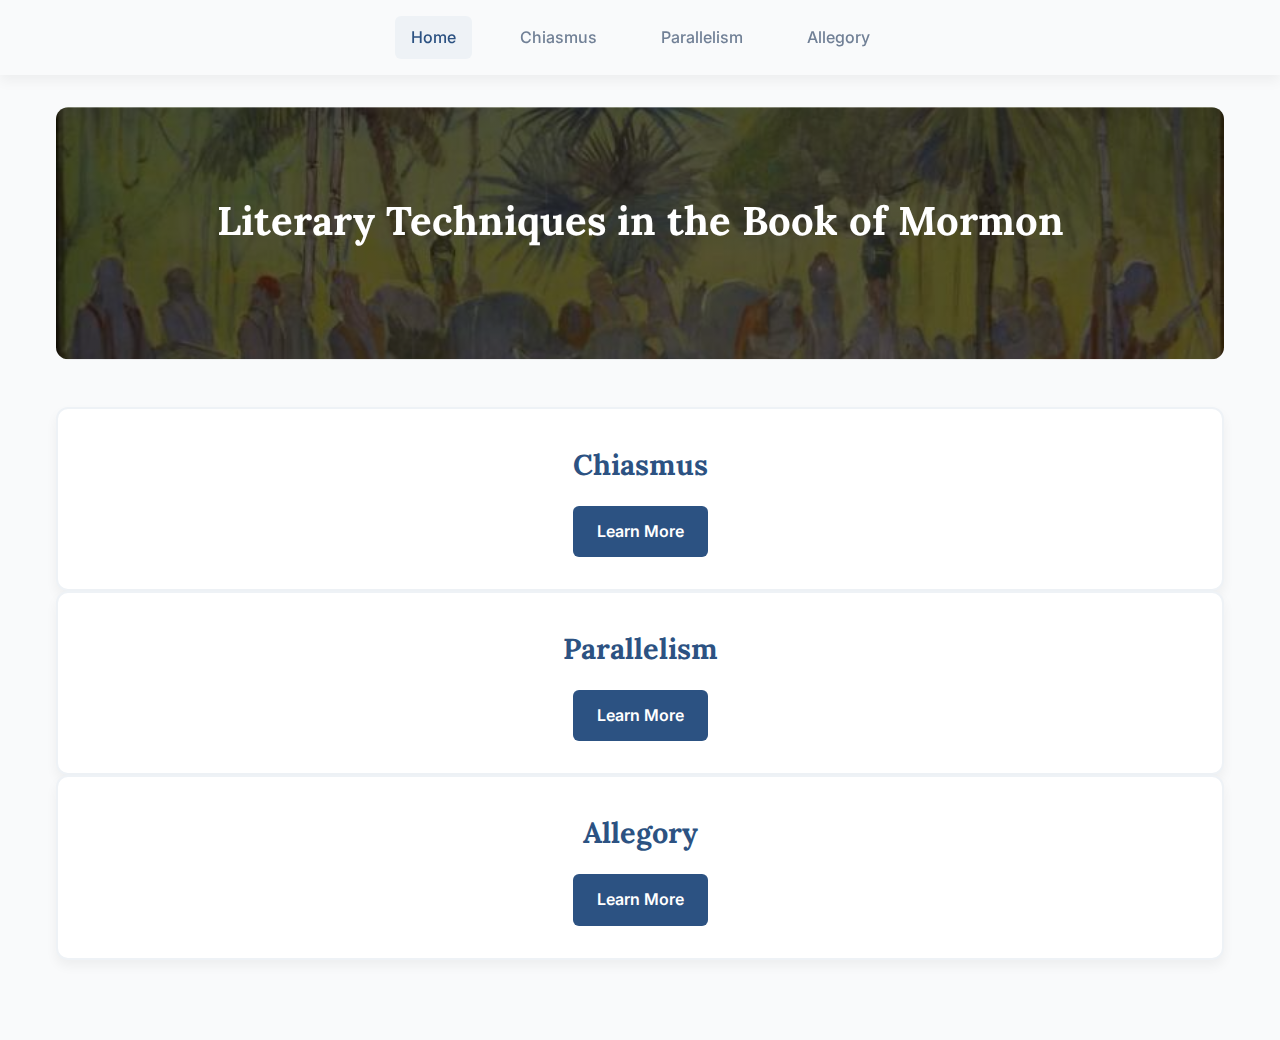
==== index.html @ 7f86e8a2 "Initial Commit" ====
<!doctype html>
<html lang="en">
  <head>
    <meta charset="UTF-8" />
    <meta name="viewport" content="width=device-width, initial-scale=1.0" />
    <title>Literary Techniques in the Book of Mormon</title>
    <link rel="stylesheet" href="styles.css" />
    <script src="https://cdnjs.cloudflare.com/ajax/libs/gsap/3.12.2/gsap.min.js"></script>
  </head>
  <body>
    <nav>
      <div class="nav-content">
        <a href="index.html" class="active">Home</a>
        <a href="chiasmus.html">Chiasmus</a>
        <a href="parallelism.html">Parallelism</a>
        <a href="allegory.html">Allegory</a>
      </div>
    </nav>

    <main>
      <div class="hero">
        <h1>Literary Techniques in the Book of Mormon</h1>
      </div>

      <div class="technique-grid">
        <div class="technique-card">
          <h2>Chiasmus</h2>
          <a href="chiasmus.html" class="primary-button">Learn More</a>
        </div>
        <div class="technique-card">
          <h2>Parallelism</h2>
          <a href="parallelism.html" class="primary-button">Learn More</a>
        </div>
        <div class="technique-card">
          <h2>Allegory</h2>
          <a href="allegory.html" class="primary-button">Learn More</a>
        </div>
      </div>
    </main>
    <script>
      document.addEventListener("DOMContentLoaded", () => {
        // Hero Animation
        gsap.from(".hero", {
          duration: 1,
          opacity: 0,
          y: 50,
          ease: "power3.out",
        });

        // Ensure ScrollTrigger is registered
        gsap.registerPlugin(ScrollTrigger);

        // Fix Technique Card Animation
        gsap.from(".technique-card", {
          duration: 0.8,
          y: 50,
          opacity: 0,
          stagger: 0.2,
          ease: "power2.out",
          scrollTrigger: {
            trigger: ".technique-card",
            start: "top 90%",
            toggleActions: "play none none none", // Prevents cards from disappearing
          },
        });
      });
      // Smooth Scroll
      document.querySelectorAll('a[href^="#"]').forEach((anchor) => {
        anchor.addEventListener("click", function (e) {
          e.preventDefault();
          document.querySelector(this.getAttribute("href")).scrollIntoView({
            behavior: "smooth",
          });
        });
      });
    </script>
  </body>
</html>
---- styles.css ----
/* Import Fonts */
@import url("https://fonts.googleapis.com/css2?family=Inter:wght@400;500;600;700&family=Lora:wght@400;500;600;700&display=swap");

/* CSS Variables */
:root {
  --primary-bg: #f9fafb;
  --secondary-bg: #eef2f6;
  --accent-color: #2c5282;
  --primary-text: #1a202c;
  --secondary-text: #718096;
  --highlight-color: #fed7e2;
  --button-color: #2c5282;
  --button-hover: #2a4365;
  --card-shadow: 0 6px 12px rgba(0, 0, 0, 0.05);
  --transition: all 0.3s ease;
}

/* Reset and Base Styles */
* {
  margin: 0;
  padding: 0;
  box-sizing: border-box;
}

body {
  font-family: "Inter", sans-serif;
  line-height: 1.7;
  color: var(--primary-text);
  background-color: var(--primary-bg);
  overflow-x: hidden;
}

/* Typography */
h1,
h2,
h3,
h4 {
  font-family: "Lora", serif;
  color: var(--accent-color);
}

h1 {
  font-size: 2.5rem;
  margin-bottom: 1.5rem;
}
h2 {
  font-size: 1.8rem;
  margin-bottom: 1rem;
}
h3 {
  font-size: 1.3rem;
  margin-bottom: 0.75rem;
}
p {
  margin-bottom: 1rem;
}

/* Navigation */
nav {
  background: var(--primary-bg);
  padding: 1rem 0;
  box-shadow: var(--card-shadow);
  position: sticky;
  top: 0;
  z-index: 1000;
}

.nav-content {
  max-width: 1200px;
  margin: 0 auto;
  display: flex;
  justify-content: center;
  gap: 2rem;
  padding: 0 1rem;
}

nav a {
  color: var(--secondary-text);
  text-decoration: none;
  font-weight: 500;
  padding: 0.5rem 1rem;
  border-radius: 6px;
  transition: var(--transition);
}

nav a:hover,
nav a.active {
  color: var(--button-color);
  background: var(--secondary-bg);
}

/* Main Content */
main {
  max-width: 1200px;
  margin: 0 auto;
  padding: 2rem 1rem;
}

/* Hero Section */
.hero {
  background:
    linear-gradient(rgba(0, 0, 0, 0.6), rgba(0, 0, 0, 0.6)),
    url("../images/indexBackground.jpg");
  background-size: cover;
  background-position: center;
  padding: 5rem 2rem;
  border-radius: 12px;
  color: white;
  text-align: center;
  margin-bottom: 3rem;
}

.hero h1 {
  color: white;
}
.hero p {
  color: rgba(255, 255, 255, 0.9);
  font-size: 1.2rem;
}

/* Buttons */
.primary-button {
  display: inline-block;
  padding: 0.75rem 1.5rem;
  background: var(--button-color);
  color: white;
  text-decoration: none;
  border-radius: 6px;
  font-weight: 600;
  transition: var(--transition);
}

.primary-button:hover {
  background: var(--button-hover);
}

/* Technique Cards */
.technique-grid {
  grid-template-columns: repeat(auto-fit, minmax(300px, 1fr));
  gap: 2rem;
  margin: 3rem 0;
}

.technique-card {
  background: white;
  padding: 2rem;
  border-radius: 12px;
  box-shadow: var(--card-shadow);
  border: 2px solid var(--secondary-bg); /* Subtle border */
  transition: var(--transition);
  text-align: center;
}

.technique-card:hover {
  transform: translateY(-8px);
}

/* Article Styling */
.technique-article {
  background: white;
  padding: 3rem;
  border-radius: 12px;
  box-shadow: var(--card-shadow);
}

/* Accordion */
.accordion {
  margin: 1.5rem 0;
}

.accordion-item {
  border-bottom: 1px solid var(--secondary-bg);
}

.accordion-header {
  padding: 1rem;
  cursor: pointer;
  display: flex;
  justify-content: space-between;
  align-items: center;
  transition: var(--transition);
}

.accordion-header:hover {
  background: var(--secondary-bg);
}

.accordion-content {
  padding: 0 1rem 1rem;
  display: none;
}

.accordion-content.active {
  display: block;
}

/* Scripture Blocks */
.scripture-block {
  background: var(--secondary-bg);
  padding: 1.5rem;
  border-radius: 8px;
  margin: 1rem 0;
  position: relative;
}

.scripture-line {
  padding: 0.5rem;
  transition: var(--transition);
}

.scripture-line:hover {
  background: var(--highlight-color);
  cursor: pointer;
}

.tooltip {
  position: absolute;
  background: var(--accent-color);
  color: white;
  padding: 0.5rem 1rem;
  border-radius: 4px;
  font-size: 0.9rem;
  display: none;
  z-index: 10;
}

/* Search */
.search-container {
  margin: 2rem 0;
  position: relative;
}

#search-input {
  width: 100%;
  padding: 0.75rem;
  border: 1px solid var(--secondary-text);
  border-radius: 6px;
  font-size: 1rem;
}

/* Footer */
footer {
  background: var(--secondary-bg);
  padding: 2rem;
  text-align: center;
  color: var(--secondary-text);
  margin-top: 3rem;
}

/* Responsive Design */
@media (max-width: 768px) {
  .nav-content {
    flex-direction: column;
    gap: 1rem;
  }
  .hero {
    padding: 3rem 1rem;
  }
  h1 {
    font-size: 2rem;
  }
  .technique-article {
    padding: 1.5rem;
  }
}
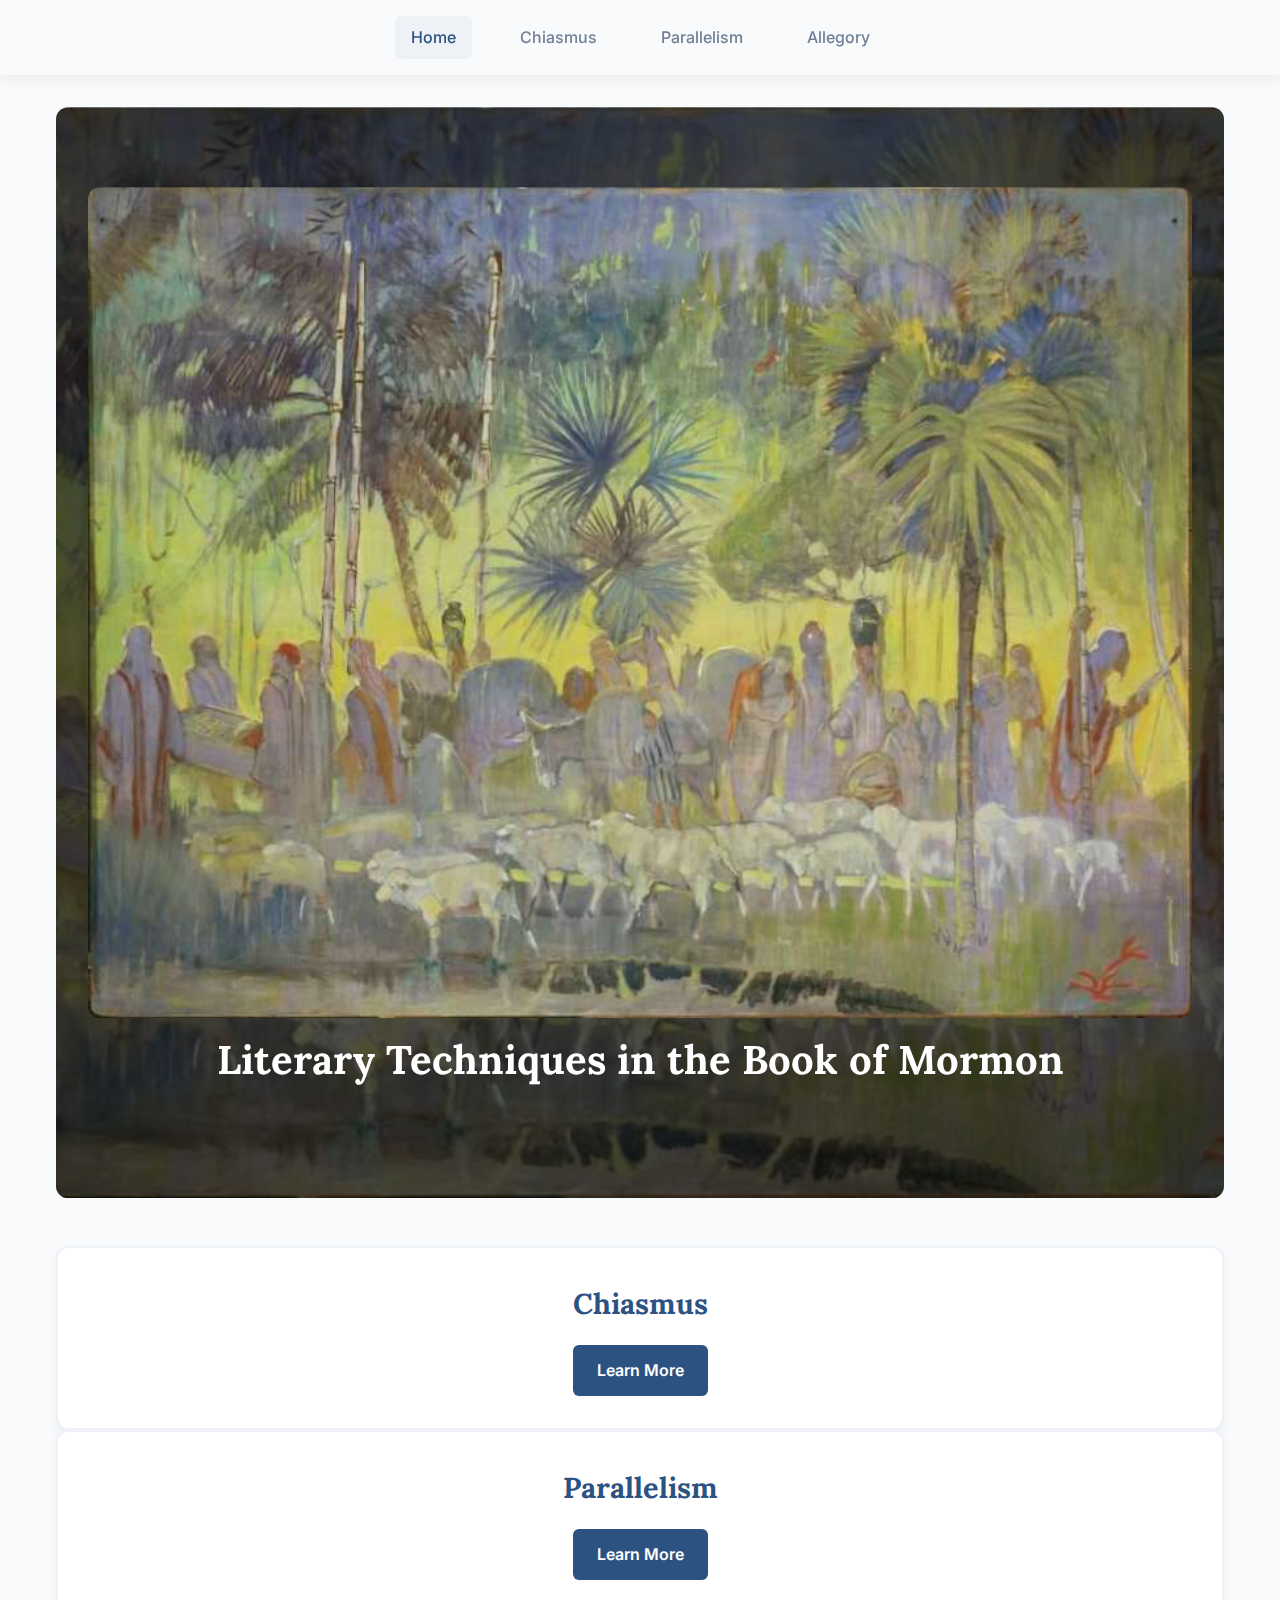
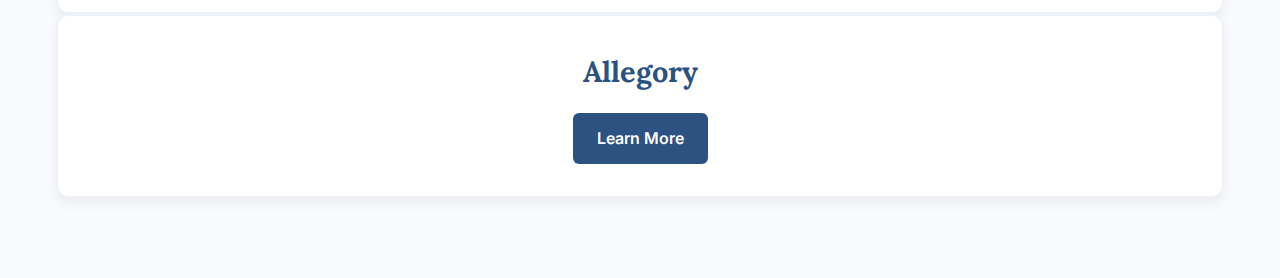
==== commit 3cb200f4: "Update index.html" ====
--- a/index.html
+++ b/index.html
@@ -19,6 +19,7 @@
 
     <main>
       <div class="hero">
+        <img src="images/indexBackground.jpg" alt="Background Image" style="width: 100%; height: auto; border-radius: 12px;">
         <h1>Literary Techniques in the Book of Mormon</h1>
       </div>
 
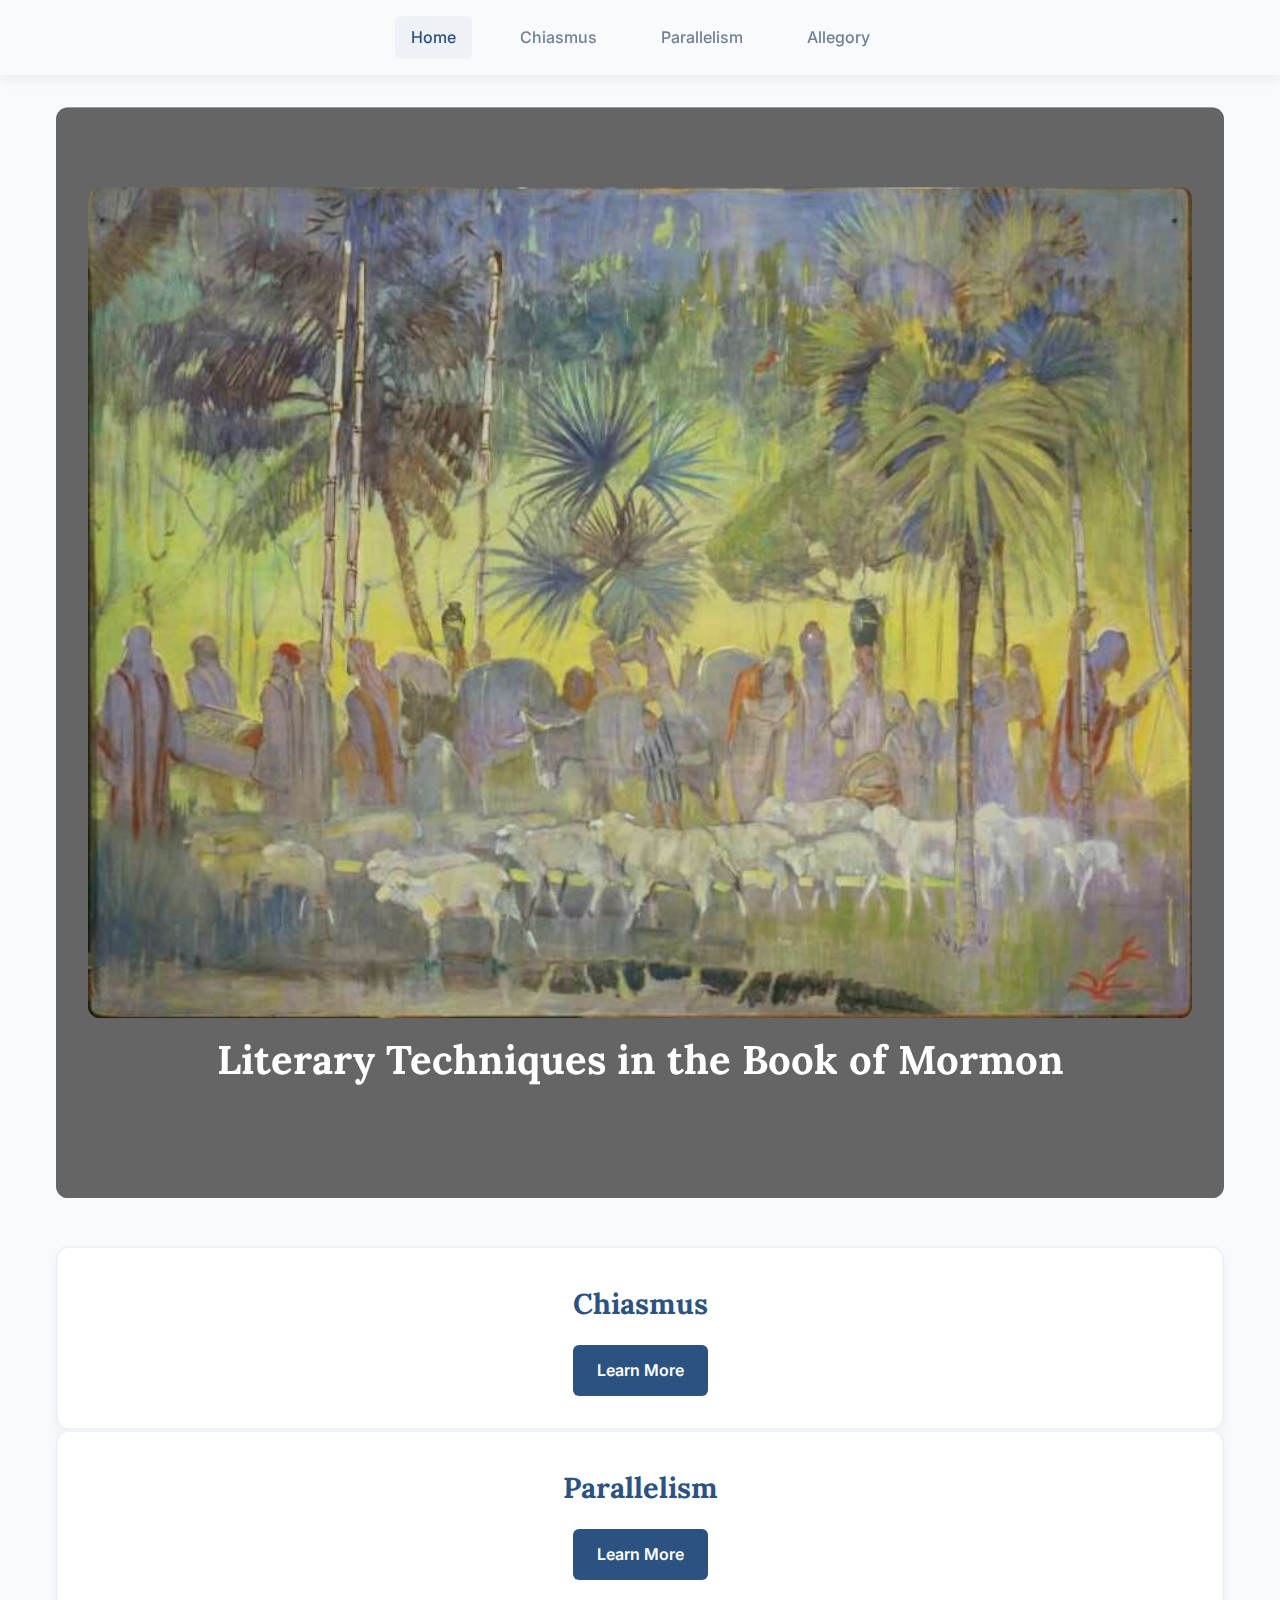
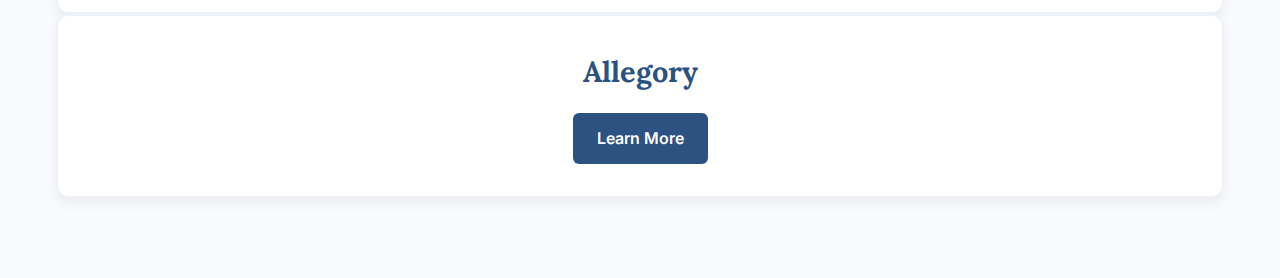
==== commit a8e167aa: "Refactor image tag in index.html for improved readability" ====
--- a/index.html
+++ b/index.html
@@ -19,7 +19,11 @@
 
     <main>
       <div class="hero">
-        <img src="images/indexBackground.jpg" alt="Background Image" style="width: 100%; height: auto; border-radius: 12px;">
+        <img
+          src="images/indexBackground.jpg"
+          alt="Background Image"
+          style="width: 100%; height: auto; border-radius: 12px"
+        />
         <h1>Literary Techniques in the Book of Mormon</h1>
       </div>
 
--- a/styles.css
+++ b/styles.css
@@ -99,8 +99,7 @@
 /* Hero Section */
 .hero {
   background:
-    linear-gradient(rgba(0, 0, 0, 0.6), rgba(0, 0, 0, 0.6)),
-    url("../images/indexBackground.jpg");
+    linear-gradient(rgba(0, 0, 0, 0.6), rgba(0, 0, 0, 0.6));
   background-size: cover;
   background-position: center;
   padding: 5rem 2rem;
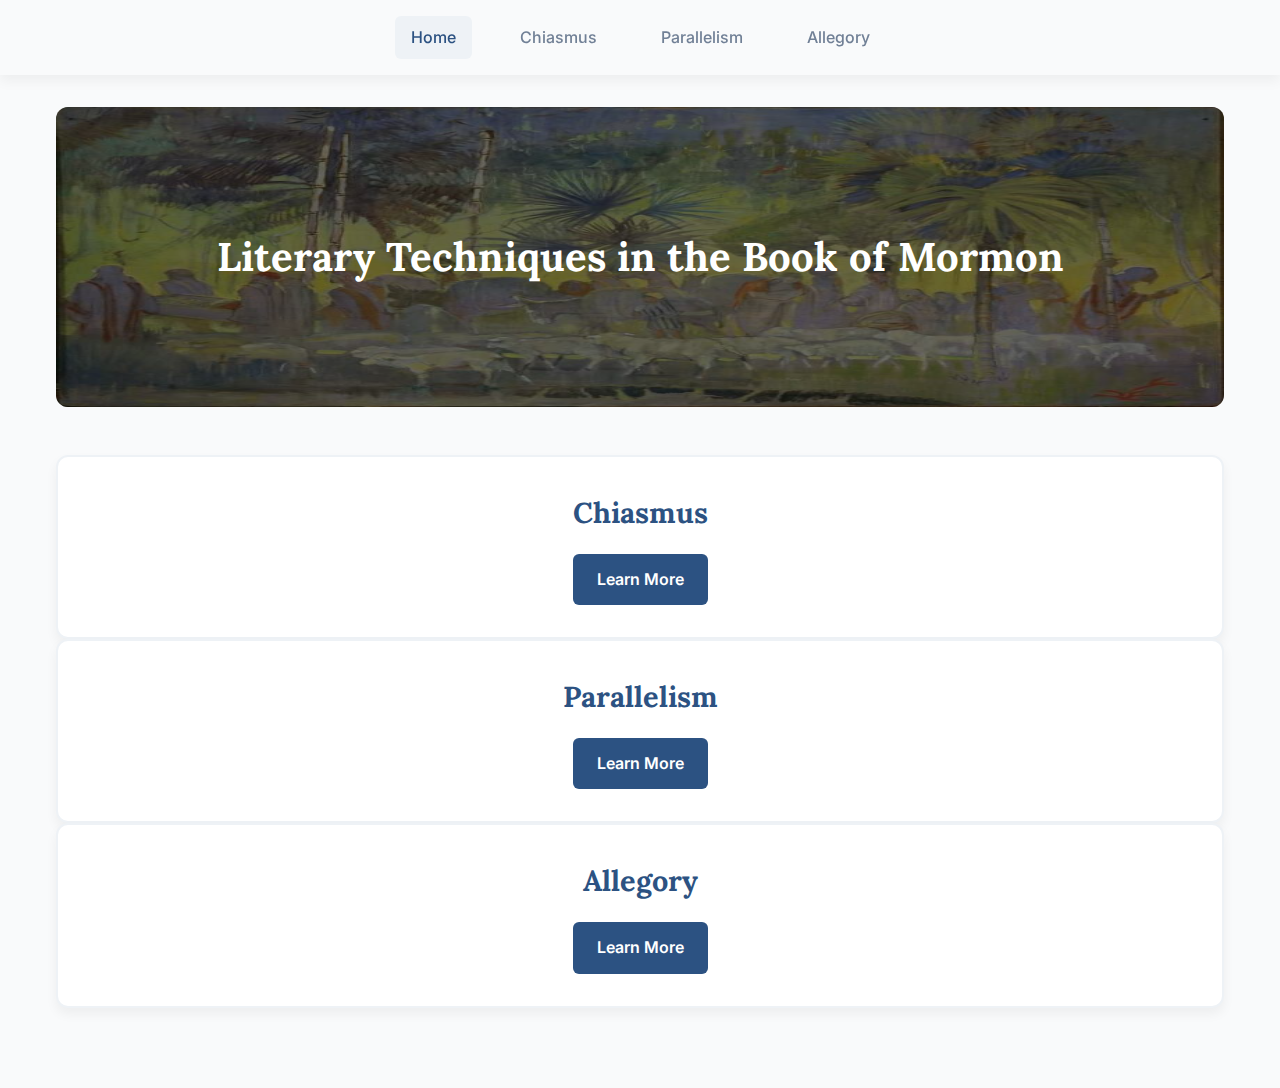
==== commit cf952649: "Enhance hero section in index.html with overlay and improved image display" ====
--- a/index.html
+++ b/index.html
@@ -18,13 +18,44 @@
     </nav>
 
     <main>
-      <div class="hero">
-        <img
-          src="images/indexBackground.jpg"
-          alt="Background Image"
-          style="width: 100%; height: auto; border-radius: 12px"
-        />
-        <h1>Literary Techniques in the Book of Mormon</h1>
+      <div style="position: relative; margin-bottom: 2rem">
+        <div style="position: relative">
+          <img
+            src="images/indexBackground.jpg"
+            alt="Background Image"
+            style="
+              width: 100%;
+              height: 300px;
+              border-radius: 12px;
+              display: block;
+            "
+          />
+          <div
+            style="
+              position: absolute;
+              top: 0;
+              left: 0;
+              width: 100%;
+              height: 100%;
+              background-color: rgba(0, 0, 0, 0.5);
+              border-radius: 12px;
+            "
+          ></div>
+          <div
+            style="
+              position: absolute;
+              top: 50%;
+              left: 50%;
+              transform: translate(-50%, -50%);
+              text-align: center;
+              width: 90%;
+            "
+          >
+            <h1 style="color: white; margin: 0">
+              Literary Techniques in the Book of Mormon
+            </h1>
+          </div>
+        </div>
       </div>
 
       <div class="technique-grid">
